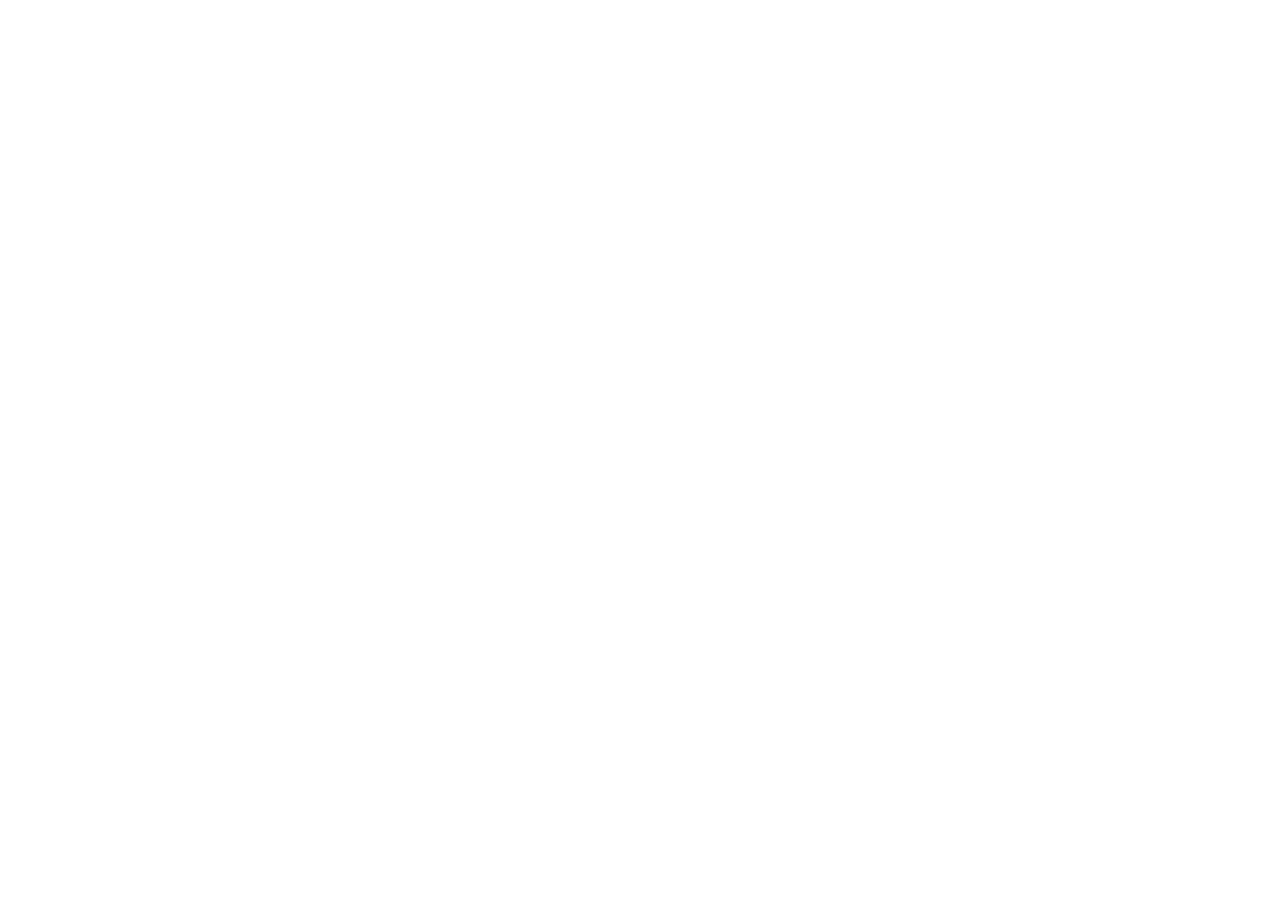
==== Mini-Styles_Library/index.html @ dad3025f "first commit" ====
<!DOCTYPE html>
<html lang="en">

<head>
  <meta charset="UTF-8">
  <meta name="viewport" content="width=device-width, initial-scale=1.0">
  <title>Mini Library with Styles</title>

  <link rel="stylesheet" href="./styles/index.css">
</head>

<!-- BODY -->

<body>

</body>

</html>
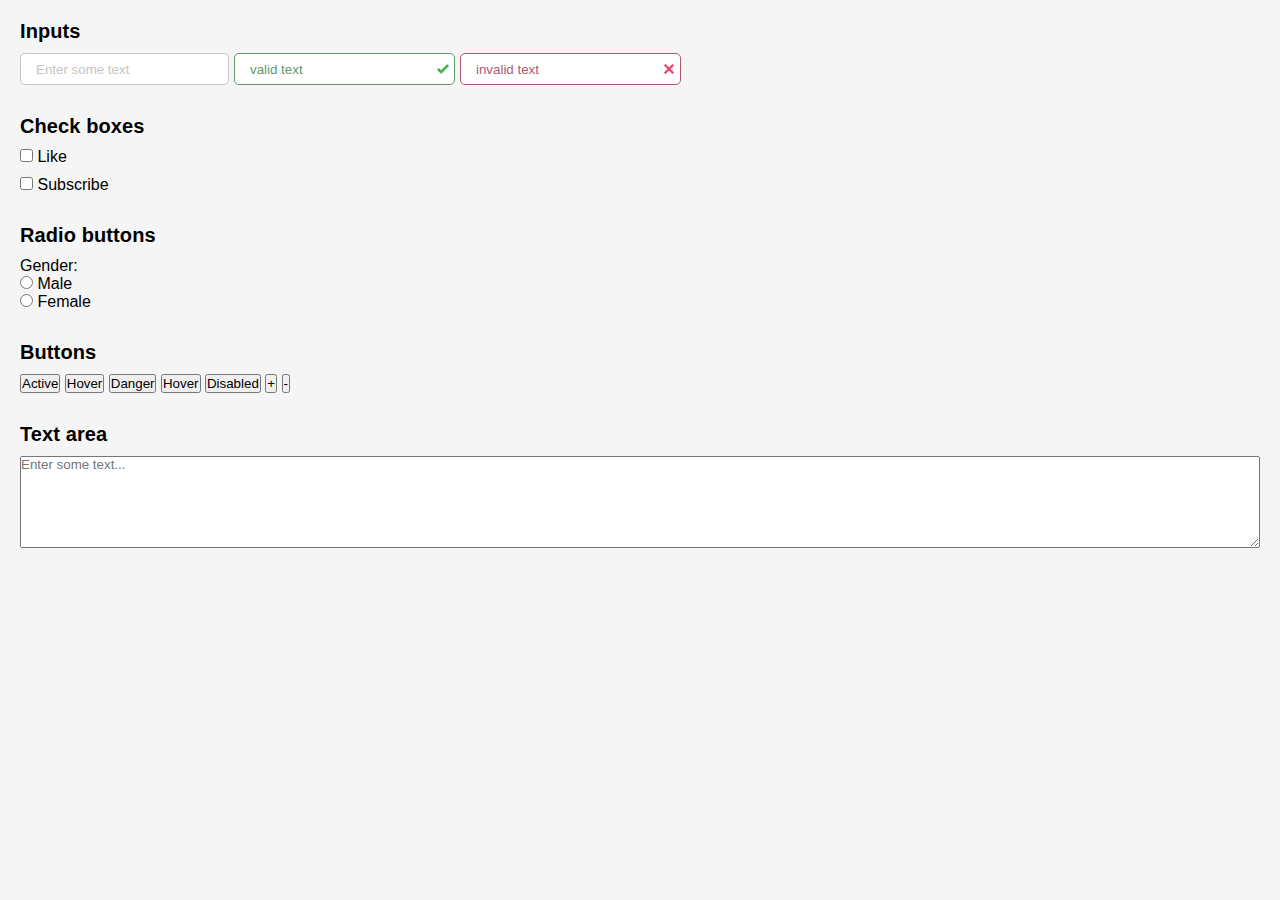
==== commit 544e7f3d: "third commit" ====
--- a/Mini-Styles_Library/index.html
+++ b/Mini-Styles_Library/index.html
@@ -7,12 +7,131 @@
   <title>Mini Library with Styles</title>
 
   <link rel="stylesheet" href="./styles/index.css">
+  <link rel="stylesheet" href="./styles/inputs.css">
+  <link rel="stylesheet" href="./styles/checkboxes.css">
+  <link rel="stylesheet" href="./styles/radio.css">
 </head>
 
 <!-- BODY -->
 
 <body>
+  <!-- MAIN -->
+  <main>
+    <form>
 
+      <!-- Inputs block -->
+      <label class="inputs">
+
+        <!-- Title -->
+        <span class="title">
+          Inputs
+        </span>
+
+        <!-- Inputs types -->
+        <div class="inputs_types">
+          <!-- Empty input block -->
+          <div class="empty_input input">
+            <input placeholder="Enter some text">
+          </div>
+
+          <!-- Valid input block -->
+          <div class="valid_input input">
+            <input type="text" placeholder="valid text">
+            <img src="./images/valid.png" alt="valid text">
+          </div>
+
+          <!-- Invalid input block -->
+          <div class="invalid_input input">
+            <input type="text" placeholder="invalid text">
+            <img src="./images/invalid.png" alt="invalid text">
+          </div>
+        </div>
+      </label>
+
+      <!-- Checkboxes block -->
+      <label class="check_boxes">
+
+        <!-- Title -->
+        <span class="title">
+          Check boxes
+        </span>
+
+        <div class="like switch">
+          <input type="checkbox" name="like_checkbox" id="like_toggle">
+          <span class="slider round"></span>
+          <span class="checkbox_text">
+            Like
+          </span>
+        </div>
+        <div class="subscribe switch">
+          <input type="checkbox" name="like_checkbox" id="subscribe_toggle">
+          <span class="slider round"></span>
+          <span class="checkbox_text">
+            Subscribe
+          </span>
+        </div>
+      </label>
+
+      <!-- Radio buttons block -->
+      <label class="radio_btns">
+
+        <!-- Title -->
+        <span class="title">
+          Radio buttons
+        </span>
+
+        <!-- Person state -->
+        <div class="person_state">
+          <span class="gender">
+            Gender:
+          </span>
+
+          <!-- Male -->
+          <div class="male">
+            <input type="radio" name="" id="male_id">
+            <span class="male_title">Male</span>
+          </div>
+
+          <!-- Female -->
+          <div class="female">
+            <input type="radio" name="" id="female_id">
+            <span class="female_title">Female</span>
+          </div>
+        </div>
+      </label>
+
+      <!-- Buttons block -->
+      <label class="buttons">
+
+        <!-- Title -->
+        <span class="title">
+          Buttons
+        </span>
+
+        <div class="buttons">
+          <button>Active</button>
+          <button>Hover</button>
+          <button type="button" class="btn-danger">Danger</button>
+          <button>Hover</button>
+          <button>Disabled</button>
+          <button>+</button>
+          <button>-</button>
+        </div>
+      </label>
+
+      <!-- Text area block -->
+      <label class="text_area">
+
+        <!-- Title -->
+        <span class="title">
+          Text area
+        </span>
+
+        <!-- Textarea -->
+        <textarea name="" id="" cols="20" rows="6" placeholder="Enter some text..."></textarea>
+      </label>
+    </form>
+  </main>
 </body>
 
 </html>--- a/Mini-Styles_Library/styles/index.css
+++ b/Mini-Styles_Library/styles/index.css
@@ -0,0 +1,40 @@
+@import url("https://fonts.googleapis.com/css2?family=Montserrat:ital,wght@0,100..900;1,100..900&display=swap");
+
+/* For ALL */
+* {
+  margin: 0;
+  padding: 0;
+  font-family: "Calibri Light", sans-serif;
+}
+
+body {
+  padding: 20px;
+  background-color: #F5F5F5;
+}
+
+input {
+  border: none;
+}
+
+img {
+  object-fit: cover;
+}
+
+.title {
+  font-size: 20px;
+  font-weight: bolder;
+  letter-spacing: 0.1px;
+}
+
+form {
+  display: flex;
+  flex-direction: column;
+
+  gap: 30px;
+
+  label {
+    display: flex;
+    flex-direction: column;
+    gap: 10px;
+  }
+}
--- a/Mini-Styles_Library/styles/inputs.css
+++ b/Mini-Styles_Library/styles/inputs.css
@@ -0,0 +1,55 @@
+.inputs_types {
+  display: flex;
+  gap: 5px;
+
+  /* Input Block */
+  .input {
+    background-color: #ffffff;
+    border-radius: 5px;
+    border: 1px solid;
+    display: flex;
+    justify-content: center;
+    align-items: center;
+    padding: 7px 5px;
+
+    input {
+      padding: 0 10px;
+    }
+  }
+}
+
+/* Empty input */
+.inputs_types .empty_input {
+  border-color: #c5c5c5;
+}
+
+.empty_input input::placeholder {
+  color: #c5c5c5;
+}
+
+.inputs_types .valid_input {
+  border-color: #629867;
+}
+.valid_input {
+  input::placeholder {
+    color: #629867;
+  }
+
+  img {
+    height: 12px;
+  }
+}
+
+.inputs_types .invalid_input {
+  border-color: #ac5a70;
+}
+
+.invalid_input {
+  input::placeholder {
+    color: #ac5a70;
+  }
+
+  img {
+    height: 16px;
+  }
+}
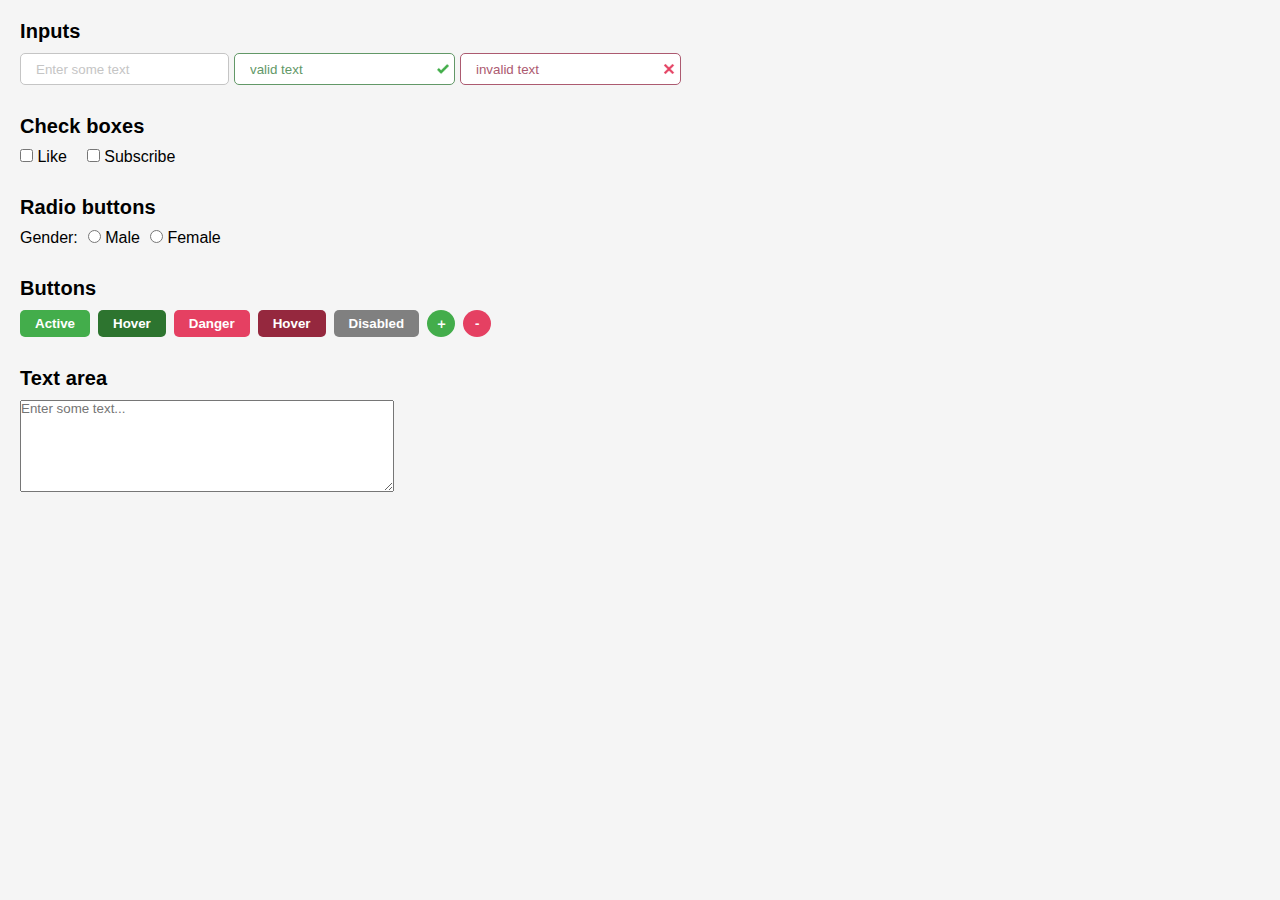
==== commit e3897abe: "third commit" ====
--- a/Mini-Styles_Library/index.html
+++ b/Mini-Styles_Library/index.html
@@ -10,6 +10,7 @@
   <link rel="stylesheet" href="./styles/inputs.css">
   <link rel="stylesheet" href="./styles/checkboxes.css">
   <link rel="stylesheet" href="./styles/radio.css">
+  <link rel="stylesheet" href="./styles/buttons.css">
 </head>
 
 <!-- BODY -->
@@ -55,20 +56,21 @@
         <span class="title">
           Check boxes
         </span>
-
-        <div class="like switch">
-          <input type="checkbox" name="like_checkbox" id="like_toggle">
-          <span class="slider round"></span>
-          <span class="checkbox_text">
-            Like
-          </span>
-        </div>
-        <div class="subscribe switch">
-          <input type="checkbox" name="like_checkbox" id="subscribe_toggle">
-          <span class="slider round"></span>
-          <span class="checkbox_text">
-            Subscribe
-          </span>
+        <div class="toggles">
+          <div class="like switch">
+            <input type="checkbox" name="like_checkbox" id="like_toggle">
+            <span class="slider round"></span>
+            <span class="checkbox_text">
+              Like
+            </span>
+          </div>
+          <div class="subscribe switch">
+            <input type="checkbox" name="like_checkbox" id="subscribe_toggle">
+            <span class="slider round"></span>
+            <span class="checkbox_text">
+              Subscribe
+            </span>
+          </div>
         </div>
       </label>
 
@@ -108,14 +110,14 @@
           Buttons
         </span>
 
-        <div class="buttons">
-          <button>Active</button>
-          <button>Hover</button>
-          <button type="button" class="btn-danger">Danger</button>
-          <button>Hover</button>
-          <button>Disabled</button>
-          <button>+</button>
-          <button>-</button>
+        <div class="buttons_types">
+          <button class="active-btn">Active</button>
+          <button class="hover-btn1">Hover</button>
+          <button class="danger-btn">Danger</button>
+          <button class="hover-btn2">Hover</button>
+          <button class="disabled-btn">Disabled</button>
+          <button class="plus-btn">&#65291;</button>
+          <button class="minus-btn">-</button>
         </div>
       </label>
 
@@ -128,7 +130,7 @@
         </span>
 
         <!-- Textarea -->
-        <textarea name="" id="" cols="20" rows="6" placeholder="Enter some text..."></textarea>
+        <textarea name="input_textarea" id="textarea" cols="20" rows="6" placeholder="Enter some text..."></textarea>
       </label>
     </form>
   </main>
--- a/Mini-Styles_Library/styles/index.css
+++ b/Mini-Styles_Library/styles/index.css
@@ -7,25 +7,36 @@
   font-family: "Calibri Light", sans-serif;
 }
 
+/* BODY */
 body {
   padding: 20px;
   background-color: #F5F5F5;
 }
 
+/* Input tags */
 input {
   border: none;
 }
 
+/* Input [checkbox, radio] tags */
+input[type="checkbox"],
+input[type="radio"] {
+  cursor: pointer;
+}
+
+/* Image tags */
 img {
   object-fit: cover;
 }
 
-.title {
-  font-size: 20px;
-  font-weight: bolder;
-  letter-spacing: 0.1px;
+/* Button tags */
+button {
+  padding: 6px 15px;
+  color: white;
+  cursor: pointer;
 }
 
+/* Form tag */
 form {
   display: flex;
   flex-direction: column;
@@ -38,3 +49,14 @@
     gap: 10px;
   }
 }
+
+/* Title for every type of input tags */
+.title {
+  font-size: 20px;
+  font-weight: bolder;
+  letter-spacing: 0.1px;
+}
+
+textarea {
+  width: 30%;
+}--- a/Mini-Styles_Library/styles/inputs.css
+++ b/Mini-Styles_Library/styles/inputs.css
@@ -30,9 +30,14 @@
 .inputs_types .valid_input {
   border-color: #629867;
 }
+
 .valid_input {
-  input::placeholder {
+  input {
     color: #629867;
+
+    &::placeholder {
+      color: #629867;
+    }
   }
 
   img {
@@ -45,11 +50,15 @@
 }
 
 .invalid_input {
-  input::placeholder {
+  input {
     color: #ac5a70;
+
+    &::placeholder {
+      color: #ac5a70;
+    }
   }
 
   img {
     height: 16px;
   }
-}
+}--- a/Mini-Styles_Library/styles/checkboxes.css
+++ b/Mini-Styles_Library/styles/checkboxes.css
@@ -0,0 +1,4 @@
+.toggles {
+    display: flex;
+    gap: 20px;
+}--- a/Mini-Styles_Library/styles/radio.css
+++ b/Mini-Styles_Library/styles/radio.css
@@ -0,0 +1,9 @@
+.person_state {
+    display: flex;
+    gap: 10px;
+}
+
+#male_id,
+#female_id {
+    border: 6px solid #3cb046;
+}--- a/Mini-Styles_Library/styles/buttons.css
+++ b/Mini-Styles_Library/styles/buttons.css
@@ -0,0 +1,62 @@
+/* Buttons */
+.buttons_types {
+    display: flex;
+    gap: 8px;
+    max-height: 28.2px;
+    position: relative;
+}
+
+/* Button */
+.buttons_types button {
+    border: none;
+    border-radius: 5px;
+    font-weight: bold;
+}
+
+/* Active btn */
+.active-btn {
+    background-color: #43ad4b;
+}
+
+/* Hover button 1 */
+.hover-btn1 {
+    background-color: #2d742f;
+
+    &:hover {
+        background-color: #43ad4b;
+    }
+}
+
+/* Danger btn */
+.danger-btn {
+    background-color: #e54062;
+}
+
+/* Hover button 2 */
+.hover-btn2 {
+    background-color: #95283e;
+    &:hover {
+        background-color: #e54062;
+    }
+}
+
+/* Disabled button */
+.disabled-btn {
+    background-color: #808080;
+    color: white;
+    cursor: not-allowed;
+}
+
+.plus-btn {
+    background-color: #43ad4b;
+}
+
+.minus-btn {
+    background-color: #e54062;
+}
+
+:is(.plus-btn, .minus-btn) {
+    padding: 0;
+    min-width: 28.2px;
+    border-radius: 50% !important;
+}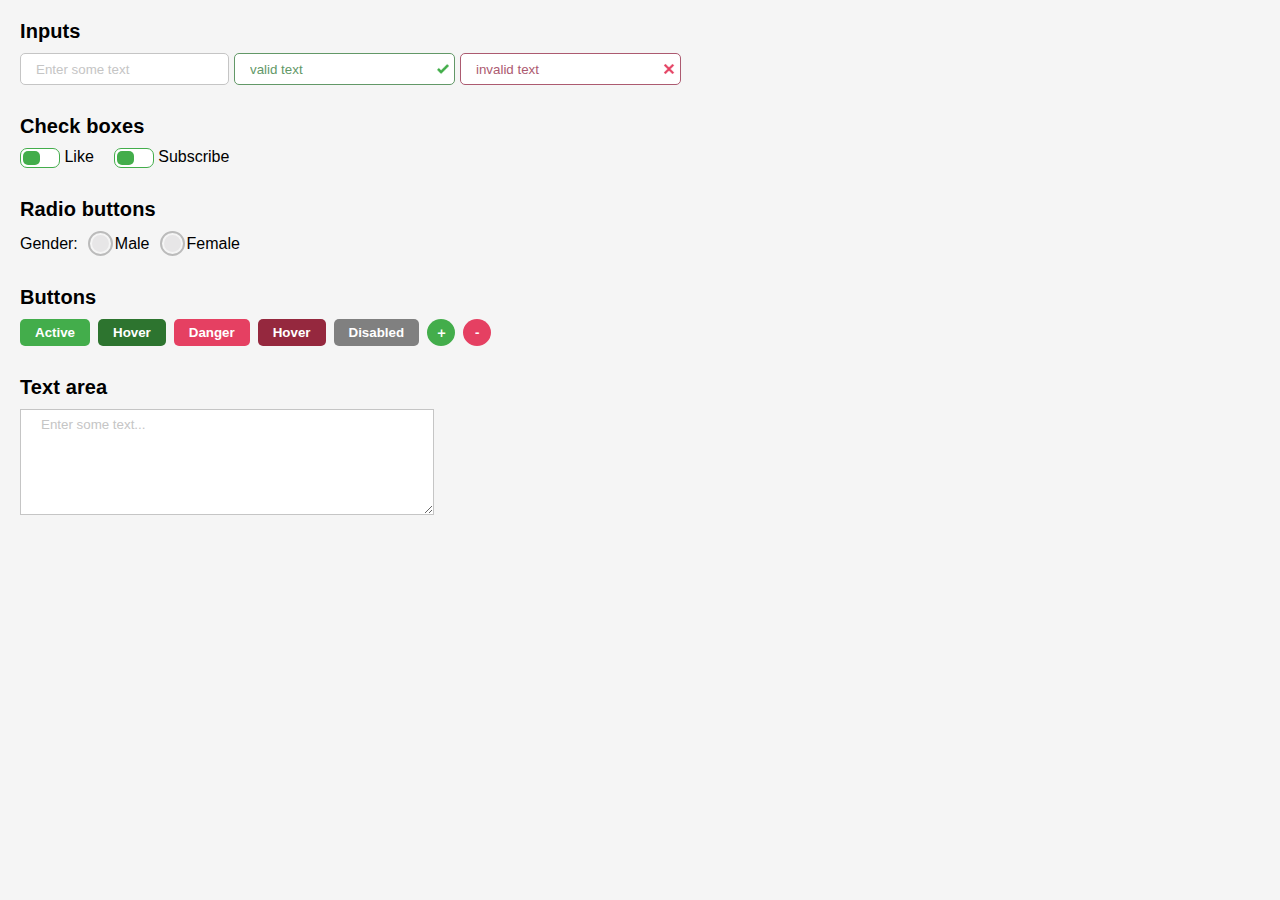
==== commit 239facff: "fourth commit" ====
--- a/Mini-Styles_Library/index.html
+++ b/Mini-Styles_Library/index.html
@@ -90,14 +90,14 @@
 
           <!-- Male -->
           <div class="male">
-            <input type="radio" name="" id="male_id">
-            <span class="male_title">Male</span>
+            <input type="radio" name="male" id="male_id">
+            <label for="male_id">Male</label>
           </div>
 
           <!-- Female -->
           <div class="female">
-            <input type="radio" name="" id="female_id">
-            <span class="female_title">Female</span>
+            <input type="radio" name="female" id="female_id">
+            <label for="female_id">Female</label>
           </div>
         </div>
       </label>
@@ -134,6 +134,8 @@
       </label>
     </form>
   </main>
+
+  <script src="./index.js"></script>
 </body>
 
 </html>--- a/Mini-Styles_Library/styles/index.css
+++ b/Mini-Styles_Library/styles/index.css
@@ -59,4 +59,11 @@
 
 textarea {
   width: 30%;
+  padding: 7px 20px;
+  background-color: #FFFFFF;
+  border-color: #C5C5C5;
+  
+  &::placeholder {
+    color: #C5C5C5;
+  }
 }--- a/Mini-Styles_Library/styles/checkboxes.css
+++ b/Mini-Styles_Library/styles/checkboxes.css
@@ -1,4 +1,60 @@
 .toggles {
     display: flex;
     gap: 20px;
-}+}
+
+:is(#like_toggle, #subscribe_toggle) {
+    position: relative;
+    display: inline-block;
+    width: 40px;
+    height: 20px;
+    margin: 0;
+    vertical-align: top;
+    background: white;
+    border-radius: 7px;
+    outline: none;
+    cursor: pointer;
+    -webkit-appearance: none;
+    -moz-appearance: none;
+    appearance: none;
+}
+
+:is(#like_toggle, #subscribe_toggle)::after {
+    content: "";
+
+    display: inline-block;
+    position: absolute;
+    left: 2px;
+    top: 1.5px;
+
+    width: 17px;
+    height: 14px;
+    border-radius: 5px;
+
+    transform: translateX(0);
+    transition: all 0.3s ease-in-out;
+}
+
+#like_toggle:checked::after,
+#subscribe_toggle:checked::after {
+    transform: translateX(100%);
+    background-color: #e54062;
+    transition: all 0.3s ease-in-out;
+
+    &:checked {
+        border-color: #e54062;
+    }
+}
+
+/* Toggle color before and after subscribe */
+:is(#like_toggle, #subscribe_toggle) {
+    border: 1px solid #43ad4b;
+
+    &::after {
+        background-color: #43ad4b;
+    }
+
+    &:checked {
+        border: 1px solid #e54062;
+    }
+}
--- a/Mini-Styles_Library/styles/radio.css
+++ b/Mini-Styles_Library/styles/radio.css
@@ -1,9 +1,31 @@
 .person_state {
     display: flex;
+    align-items: center;
     gap: 10px;
+    
+    div {
+        display: flex;
+        align-items: center;
+        gap: 2px;
+    }
 }
 
-#male_id,
-#female_id {
-    border: 6px solid #3cb046;
-}+input[type="radio"]:checked {
+    background-color: #43ad4b;
+    border-color: #43ad4b;
+}
+
+input[type="radio"] {
+    -webkit-appearance: none;
+    -moz-appearance: none;
+    appearance: none;
+    display: inline-block;
+    width: 25px;
+    height: 25px;
+    padding: 2px;
+    /* background-color only for content */
+    background-clip: content-box;
+    border: 2px solid #bbbbbb;
+    background-color: #e7e6e7;
+    border-radius: 50%;
+}
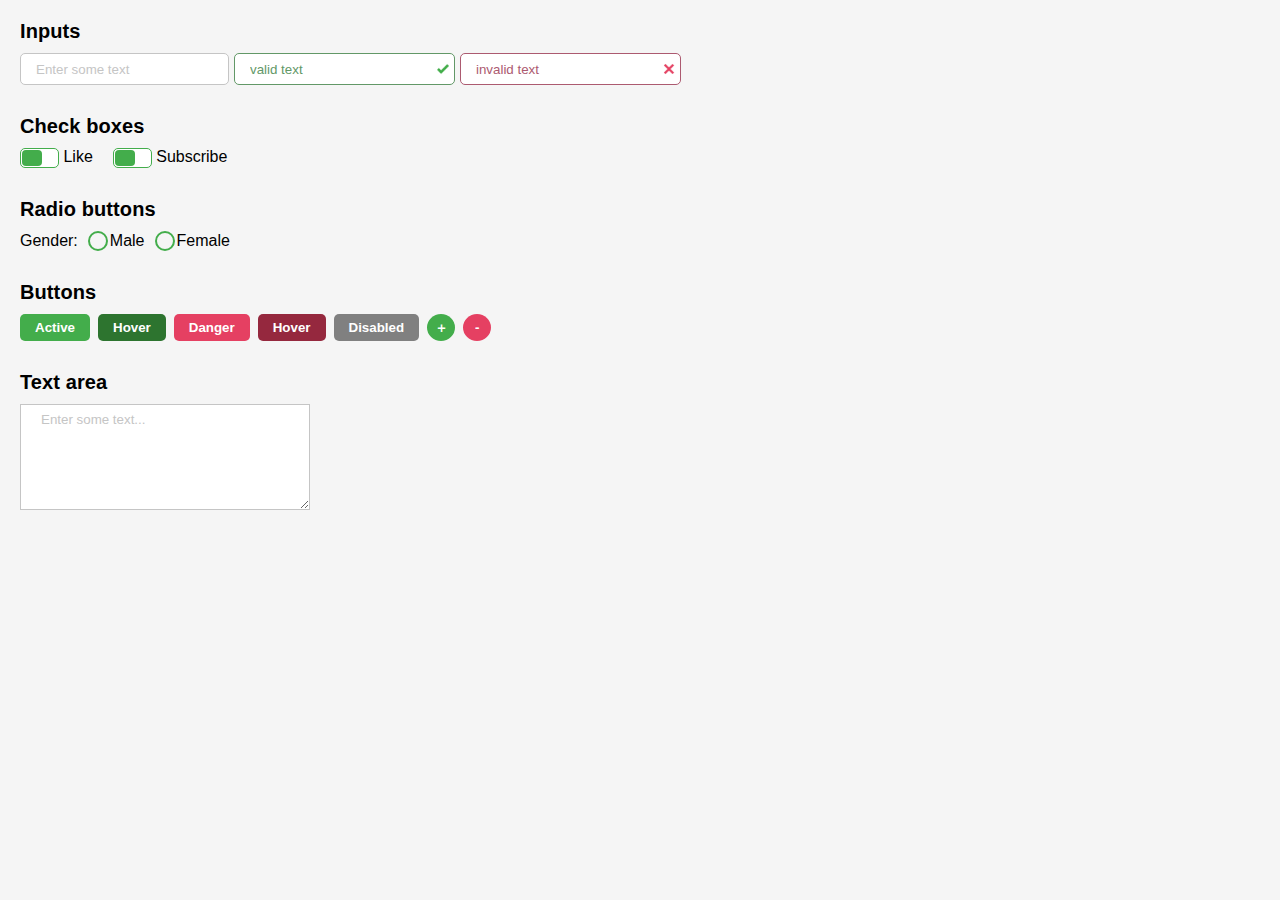
==== commit 389d594f: "fifth commit" ====
--- a/Mini-Styles_Library/index.html
+++ b/Mini-Styles_Library/index.html
@@ -135,7 +135,25 @@
     </form>
   </main>
 
-  <script src="./index.js"></script>
+
+  <!-- Script for radio buttons - if one radio checked, another is unchecked, and vice versa  -->
+  <script>
+    let male = document.querySelector("#male_id");
+    let female = document.querySelector("#female_id");
+
+    male.addEventListener("click", (e) => {
+      male.checked = true;
+      female.checked = false;
+    })
+
+    female.addEventListener("click", (e) => {
+      if (female.checked == true) {
+        female.checked = false;
+      }
+      female.checked = true;
+      male.checked = false;
+    })
+  </script>
 </body>
 
 </html>--- a/Mini-Styles_Library/styles/index.css
+++ b/Mini-Styles_Library/styles/index.css
@@ -58,7 +58,7 @@
 }
 
 textarea {
-  width: 30%;
+  width: 20%;
   padding: 7px 20px;
   background-color: #FFFFFF;
   border-color: #C5C5C5;
--- a/Mini-Styles_Library/styles/checkboxes.css
+++ b/Mini-Styles_Library/styles/checkboxes.css
@@ -6,12 +6,12 @@
 :is(#like_toggle, #subscribe_toggle) {
     position: relative;
     display: inline-block;
-    width: 40px;
+    width: 39px;
     height: 20px;
     margin: 0;
     vertical-align: top;
     background: white;
-    border-radius: 7px;
+    border-radius: 5px;
     outline: none;
     cursor: pointer;
     -webkit-appearance: none;
@@ -24,20 +24,21 @@
 
     display: inline-block;
     position: absolute;
-    left: 2px;
-    top: 1.5px;
+    left: 1px;
+    top: 1px;
 
-    width: 17px;
-    height: 14px;
-    border-radius: 5px;
+    width: 20px;
+    height: 16px;
+    border-radius: 4px;
 
     transform: translateX(0);
     transition: all 0.3s ease-in-out;
 }
 
+/* Checked checkboxes */
 #like_toggle:checked::after,
 #subscribe_toggle:checked::after {
-    transform: translateX(100%);
+    transform: translateX(73%);
     background-color: #e54062;
     transition: all 0.3s ease-in-out;
 
--- a/Mini-Styles_Library/styles/radio.css
+++ b/Mini-Styles_Library/styles/radio.css
@@ -20,12 +20,11 @@
     -moz-appearance: none;
     appearance: none;
     display: inline-block;
-    width: 25px;
-    height: 25px;
+    width: 20px;
+    height: 20px;
     padding: 2px;
     /* background-color only for content */
     background-clip: content-box;
-    border: 2px solid #bbbbbb;
-    background-color: #e7e6e7;
+    border: 2px solid #43ad4b;
     border-radius: 50%;
 }
